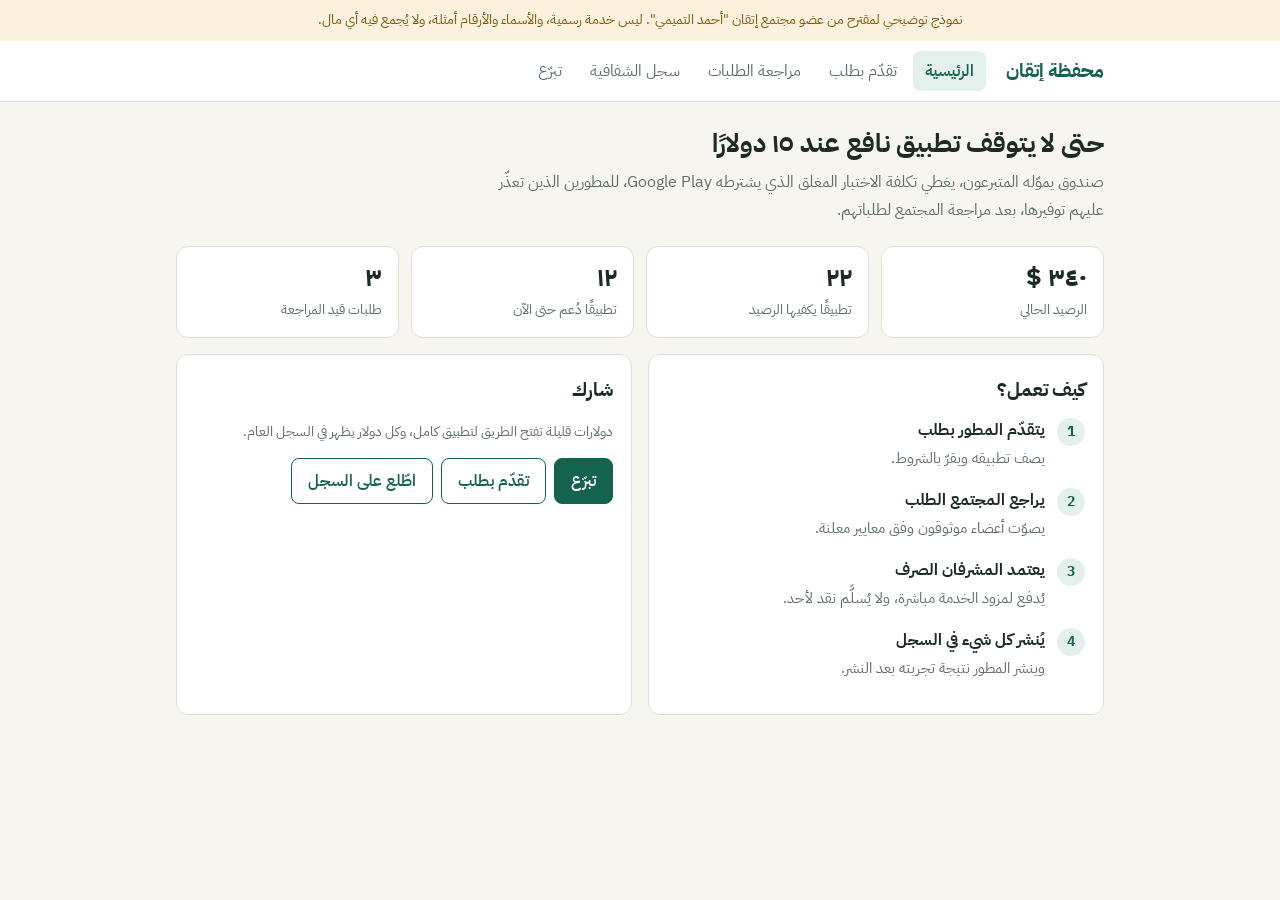
==== index.html @ aa31cb73 "Clickable mockup of the Itqan Wallet proposal Co-Authored-By: Claude Opus 5.5 <noreply@anthropic.com" ====
<!doctype html>
<html lang="ar" dir="rtl">
<head>
<meta charset="utf-8">
<meta name="viewport" content="width=device-width, initial-scale=1">
<title>محفظة إتقان: نموذج توضيحي</title>
<link href="https://fonts.googleapis.com/css2?family=IBM+Plex+Sans+Arabic:wght@400;500;600;700&display=swap" rel="stylesheet">
<style>
:root{
  --bg:#f6f5f0; --card:#ffffff; --ink:#1d2a26; --muted:#5f6d68; --line:#e0ded5;
  --brand:#14634f; --brand-ink:#ffffff; --soft:#e4f0ec; --warn-bg:#fbf1dc; --warn:#7d5a10;
  --bad-bg:#f9e6e3; --bad:#9a3324; --track:#e9e7df;
}
@media (prefers-color-scheme:dark){:root:not([data-theme="light"]){
  --bg:#121816; --card:#1b2421; --ink:#e8efec; --muted:#9dada7; --line:#2e3a36;
  --brand:#4fbf9f; --brand-ink:#08201a; --soft:#1f3630; --warn-bg:#3a2f14; --warn:#eccb7c;
  --bad-bg:#3d211c; --bad:#f0a598; --track:#2a3531;
}}
:root[data-theme="dark"]{
  --bg:#121816; --card:#1b2421; --ink:#e8efec; --muted:#9dada7; --line:#2e3a36;
  --brand:#4fbf9f; --brand-ink:#08201a; --soft:#1f3630; --warn-bg:#3a2f14; --warn:#eccb7c;
  --bad-bg:#3d211c; --bad:#f0a598; --track:#2a3531;
}
*{box-sizing:border-box}
body{margin:0;background:var(--bg);color:var(--ink);font:400 16px/1.75 "IBM Plex Sans Arabic",Tahoma,sans-serif}
button,input,select,textarea{font:inherit;color:inherit}
.notice{background:var(--warn-bg);color:var(--warn);text-align:center;padding:8px 16px;font-size:14px}
header{background:var(--card);border-bottom:1px solid var(--line);position:sticky;top:0;z-index:5}
.bar{max-width:960px;margin:auto;padding:10px 16px;display:flex;align-items:center;gap:6px 20px;flex-wrap:wrap}
.logo{font-weight:700;font-size:19px;color:var(--brand)}
nav{display:flex;gap:4px;overflow-x:auto;max-width:100%}
nav button{background:none;border:0;padding:6px 12px;border-radius:8px;cursor:pointer;color:var(--muted);white-space:nowrap}
nav button[aria-current="page"]{background:var(--soft);color:var(--brand);font-weight:600}
main{max-width:960px;margin:auto;padding:24px 16px 56px}
h1{font-size:26px;line-height:1.4;margin:0 0 6px}
h2{font-size:19px;margin:0 0 10px}
.lead{color:var(--muted);margin:0 0 22px;max-width:62ch}
.card{background:var(--card);border:1px solid var(--line);border-radius:12px;padding:18px;margin-bottom:16px}
.stats{display:grid;grid-template-columns:repeat(auto-fit,minmax(150px,1fr));gap:12px;margin-bottom:16px}
.stat{background:var(--card);border:1px solid var(--line);border-radius:12px;padding:14px 16px}
.stat b{display:block;font-size:26px;line-height:1.3;font-variant-numeric:tabular-nums}
.stat span{color:var(--muted);font-size:14px}
.two{display:grid;grid-template-columns:1fr 1fr;gap:16px}
@media (max-width:700px){.two{grid-template-columns:1fr}}
.btn{background:var(--brand);color:var(--brand-ink);border:1px solid var(--brand);border-radius:8px;padding:8px 16px;cursor:pointer;font-weight:600}
.btn.alt{background:none;color:var(--brand)}
.btn.no{background:none;color:var(--bad);border-color:var(--bad)}
.btn:disabled{opacity:.5;cursor:not-allowed}
.row{display:flex;gap:8px;flex-wrap:wrap;align-items:center}
ol.steps{list-style:none;margin:0;padding:0;counter-reset:s}
ol.steps li{counter-increment:s;position:relative;padding:0 40px 14px 0}
ol.steps li::before{content:counter(s);position:absolute;right:0;top:2px;width:28px;height:28px;border-radius:50%;background:var(--soft);color:var(--brand);font-weight:700;text-align:center;line-height:28px;font-size:14px}
ol.steps b{display:block}
ol.steps span{color:var(--muted);font-size:15px}
label{display:block;font-weight:500;margin-bottom:14px}
label small{display:block;font-weight:400;color:var(--muted)}
input[type=text],input[type=url],input[type=number],textarea,select{display:block;width:100%;margin-top:4px;padding:8px 10px;background:var(--bg);border:1px solid var(--line);border-radius:8px}
input:focus-visible,textarea:focus-visible,select:focus-visible,button:focus-visible{outline:2px solid var(--brand);outline-offset:1px}
label.check{display:flex;gap:8px;align-items:flex-start;font-weight:400;margin-bottom:8px}
label.check input{margin-top:7px;flex:none}
.tag{display:inline-block;font-size:13px;padding:1px 10px;border-radius:99px;background:var(--soft);color:var(--brand);font-weight:500}
.tag.wait{background:var(--warn-bg);color:var(--warn)}
.tag.no{background:var(--bad-bg);color:var(--bad)}
.head{display:flex;justify-content:space-between;gap:10px;align-items:flex-start;flex-wrap:wrap}
.meta{color:var(--muted);font-size:14px}
.meter{height:8px;background:var(--track);border-radius:99px;overflow:hidden;margin:6px 0 4px}
.meter i{display:block;height:100%;background:var(--brand)}
.crit{list-style:none;padding:0;margin:10px 0;display:grid;grid-template-columns:1fr 1fr;gap:2px 16px;font-size:15px}
@media (max-width:700px){.crit{grid-template-columns:1fr}}
.crit li::before{content:"✓ ";color:var(--brand);font-weight:700}
.crit li.off::before{content:"✕ ";color:var(--bad)}
.tablewrap{overflow-x:auto}
table{border-collapse:collapse;width:100%;font-size:15px}
th,td{text-align:right;padding:9px 8px;border-bottom:1px solid var(--line);white-space:nowrap}
td.wrap{white-space:normal;min-width:190px}
th{color:var(--muted);font-weight:500}
.num{font-variant-numeric:tabular-nums;direction:ltr;text-align:left}
.plus{color:var(--brand);font-weight:600}
.amounts{display:flex;gap:8px;flex-wrap:wrap;margin-bottom:14px}
.amounts button{flex:1;min-width:70px;padding:10px;border:1px solid var(--line);background:var(--bg);border-radius:8px;cursor:pointer;font-weight:600}
.amounts button[aria-pressed="true"]{background:var(--soft);border-color:var(--brand);color:var(--brand)}
.toast{position:fixed;bottom:18px;inset-inline:16px;margin:auto;max-width:440px;background:var(--ink);color:var(--bg);padding:10px 16px;border-radius:10px;text-align:center;z-index:9}
[hidden]{display:none!important}
</style>
</head>
<body>
<div class="notice">نموذج توضيحي لمقترح من عضو مجتمع إتقان "أحمد التميمي". ليس خدمة رسمية، والأسماء والأرقام أمثلة، ولا يُجمع فيه أي مال.</div>
<header><div class="bar">
  <div class="logo">محفظة إتقان</div>
  <nav id="nav" aria-label="الأقسام"></nav>
</div></header>
<main id="app"></main>
<div class="toast" id="toast" role="status" hidden></div>

<script>
const PRICE = 15;
const VOTES_NEEDED = 3;
const CRITERIA = [
  'التطبيق جاهز ومرفوع على مسار الاختبار المغلق',
  'أول تطبيق للمطور أو بلا مصدر دخل منه',
  'مجاني للمستخدمين وبلا إعلانات مزعجة',
  'محتواه نافع ولا يخالف الضوابط الشرعية',
  'له سياسة خصوصية منشورة ووصف واضح',
  'تعذّر توفير ١٢ مختبِرًا بالطرق المجانية'
];
const state = {
  page: 'home', amount: 25,
  balance: 340, donated: 520, funded: 12,
  requests: [
    {id:1,name:'رفيق الأذكار',dev:'مطور (مثال ١)',desc:'أذكار الصباح والمساء بتنبيهات هادئة، يعمل دون إنترنت.',reason:'أعمل وحدي ولا أعرف ١٢ شخصًا لديهم هواتف أندرويد.',crit:[1,1,1,1,1,1],votes:2,status:'review',voted:false},
    {id:2,name:'حلقتي',dev:'مطورة (مثال ٢)',desc:'متابعة حفظ طالبات الحلقة وتسجيل المراجعة اليومية.',reason:'طالبة جامعية، ورسوم الحساب استنفدت ما ادخرته.',crit:[1,1,1,1,1,1],votes:1,status:'review',voted:false},
    {id:3,name:'زكاتي',dev:'مطور (مثال ٣)',desc:'حاسبة زكاة المال والذهب بأسعار يومية.',reason:'أحتاج دعمًا للاختبار.',crit:[0,1,1,1,0,1],votes:0,status:'review',voted:false}
  ],
  ledger: [
    {date:'٢٨ أكتوبر',what:'تبرع من فاعل خير',amt:100},
    {date:'٢٥ أكتوبر',what:'خدمة اختبار: «مواقيتي»، دُفعت مباشرة لمزود الخدمة',amt:-15},
    {date:'٢١ أكتوبر',what:'خدمة اختبار: «قبلة السفر»، دُفعت مباشرة لمزود الخدمة',amt:-15},
    {date:'١٨ أكتوبر',what:'تبرع من فاعل خير',amt:50}
  ]
};
const PAGES = [['home','الرئيسية'],['apply','تقدّم بطلب'],['review','مراجعة الطلبات'],['ledger','سجل الشفافية'],['donate','تبرّع']];
const ar = n => Number(n).toLocaleString('ar-EG');
const esc = s => String(s).replace(/[&<>"]/g, c => ({'&':'&amp;','<':'&lt;','>':'&gt;','"':'&quot;'}[c]));
const app = document.getElementById('app');

function go(p){ state.page = p; render(); window.scrollTo(0,0); }
function toast(msg){
  const t = document.getElementById('toast');
  t.textContent = msg; t.hidden = false;
  clearTimeout(toast.t); toast.t = setTimeout(() => t.hidden = true, 3000);
}

const views = {
  home(){
    const open = state.requests.filter(r => r.status === 'review').length;
    return `<h1>حتى لا يتوقف تطبيق نافع عند ١٥ دولارًا</h1>
    <p class="lead">صندوق يموّله المتبرعون، يغطي تكلفة الاختبار المغلق الذي يشترطه Google Play، للمطورين الذين تعذّر عليهم توفيرها، بعد مراجعة المجتمع لطلباتهم.</p>
    <div class="stats">
      <div class="stat"><b>${ar(state.balance)} $</b><span>الرصيد الحالي</span></div>
      <div class="stat"><b>${ar(Math.floor(state.balance/PRICE))}</b><span>تطبيقًا يكفيها الرصيد</span></div>
      <div class="stat"><b>${ar(state.funded)}</b><span>تطبيقًا دُعم حتى الآن</span></div>
      <div class="stat"><b>${ar(open)}</b><span>طلبات قيد المراجعة</span></div>
    </div>
    <div class="two">
      <div class="card"><h2>كيف تعمل؟</h2><ol class="steps">
        <li><b>يتقدّم المطور بطلب</b><span>يصف تطبيقه ويقرّ بالشروط.</span></li>
        <li><b>يراجع المجتمع الطلب</b><span>يصوّت أعضاء موثوقون وفق معايير معلنة.</span></li>
        <li><b>يعتمد المشرفان الصرف</b><span>يُدفع لمزود الخدمة مباشرة، ولا يُسلَّم نقد لأحد.</span></li>
        <li><b>يُنشر كل شيء في السجل</b><span>وينشر المطور نتيجة تجربته بعد النشر.</span></li>
      </ol></div>
      <div class="card"><h2>شارك</h2>
        <p class="meta">دولارات قليلة تفتح الطريق لتطبيق كامل، وكل دولار يظهر في السجل العام.</p>
        <div class="row">
          <button class="btn" data-go="donate">تبرّع</button>
          <button class="btn alt" data-go="apply">تقدّم بطلب</button>
          <button class="btn alt" data-go="ledger">اطّلع على السجل</button>
        </div>
      </div>
    </div>`;
  },
  apply(){
    return `<h1>طلب دعم للاختبار المغلق</h1>
    <p class="lead">يُعرض طلبك على المراجعين الموثوقين خلال أسبوع. لا يُطلب منك رفع هوية أو أي بيانات بنكية هنا.</p>
    <form class="card" id="applyForm">
      <label>اسم التطبيق<input type="text" name="name" required></label>
      <label>ماذا يفعل التطبيق؟<textarea name="desc" rows="2" required></textarea></label>
      <label>رابط الانضمام إلى الاختبار المغلق<small>يتيح للمراجعين تجربة التطبيق بأنفسهم.</small><input type="url" name="link" dir="ltr" placeholder="https://play.google.com/apps/testing/..."></label>
      <label>رابط سياسة الخصوصية<input type="url" name="privacy" dir="ltr" placeholder="https://"></label>
      <label>لماذا تحتاج إلى الدعم؟<small>جملتان تكفيان، ولا يلزم ذكر تفاصيل مالية شخصية.</small><textarea name="reason" rows="2" required></textarea></label>
      <h2>أُقرّ بما يلي</h2>
      ${CRITERIA.map((c,i) => `<label class="check"><input type="checkbox" name="c${i}"> ${c}</label>`).join('')}
      <label class="check"><input type="checkbox" required> <span>سأنشر نتيجة تجربتي بعد انتهاء الاختبار، وأعلم أن الدعم مرة واحدة لكل تطبيق.</span></label>
      <div class="row" style="margin-top:14px"><button class="btn">إرسال الطلب</button><span class="meta">الدعم المطلوب: ${ar(PRICE)} دولارًا</span></div>
    </form>`;
  },
  review(){
    return `<h1>مراجعة الطلبات</h1>
    <p class="lead">يلزم ${ar(VOTES_NEEDED)} موافقات من المراجعين، ولا يصوّت أحد على طلب له صلة به. اضغط «أوافق» لترى ما يحدث عند اكتمال العدد.</p>
    ${state.requests.map(r => {
      const tag = r.status === 'funded' ? '<span class="tag">تمت الموافقة والصرف</span>'
                : r.status === 'rejected' ? '<span class="tag no">أُعيد للاستكمال</span>'
                : '<span class="tag wait">قيد المراجعة</span>';
      return `<article class="card">
        <div class="head"><div><h2 style="margin:0">${esc(r.name)}</h2><div class="meta">${esc(r.dev)}</div></div>${tag}</div>
        <p style="margin:10px 0 4px">${esc(r.desc)}</p>
        <p class="meta" style="margin:0">سبب الطلب: ${esc(r.reason)}</p>
        <ul class="crit">${CRITERIA.map((c,i) => `<li class="${r.crit[i]?'':'off'}">${c}</li>`).join('')}</ul>
        <div class="meter" role="img" aria-label="الموافقات"><i style="width:${Math.min(r.votes/VOTES_NEEDED,1)*100}%"></i></div>
        <div class="meta">${ar(r.votes)} من ${ar(VOTES_NEEDED)} موافقات</div>
        ${r.status === 'review' ? `<div class="row" style="margin-top:10px">
          <button class="btn" data-vote="${r.id}" ${r.voted?'disabled':''}>${r.voted?'تم تسجيل صوتك':'أوافق'}</button>
          <button class="btn no" data-reject="${r.id}">يحتاج استكمالًا</button></div>` : ''}
      </article>`;
    }).join('')}`;
  },
  ledger(){
    const inn = state.ledger.filter(l => l.amt > 0).reduce((a,l) => a + l.amt, 0);
    const out = state.ledger.filter(l => l.amt < 0).reduce((a,l) => a - l.amt, 0);
    return `<h1>سجل الشفافية</h1>
    <p class="lead">كل حركة تدخل الصندوق أو تخرج منه تظهر هنا، دون كشف هوية المتبرعين. وتُنشر مراجعة ربع سنوية يوقّعها عضوان من خارج فريق الصرف.</p>
    <div class="stats">
      <div class="stat"><b>${ar(state.balance)} $</b><span>الرصيد الحالي</span></div>
      <div class="stat"><b>${ar(inn)} $</b><span>وارد هذا الشهر</span></div>
      <div class="stat"><b>${ar(out)} $</b><span>منصرف هذا الشهر</span></div>
    </div>
    <div class="card tablewrap"><table>
      <thead><tr><th>التاريخ</th><th>البيان</th><th>المبلغ</th></tr></thead>
      <tbody>${state.ledger.map(l => `<tr><td>${l.date}</td><td class="wrap">${esc(l.what)}</td><td class="num ${l.amt>0?'plus':''}">${l.amt>0?'+':'−'}${ar(Math.abs(l.amt))} $</td></tr>`).join('')}</tbody>
    </table></div>`;
  },
  donate(){
    const apps = Math.floor(state.amount/PRICE);
    return `<h1>تبرّع لدعم مطور ناشئ</h1>
    <p class="lead">هذه صدقة عامة لدعم المشاريع النافعة، ولا تُحتسب من الزكاة ما لم يرد بذلك رأي شرعي معتمد.</p>
    <div class="card" style="max-width:480px">
      <div class="amounts">${[15,25,50,100].map(a => `<button data-amt="${a}" aria-pressed="${a===state.amount}">${ar(a)} $</button>`).join('')}</div>
      <p class="meta">${apps>0?`يكفي مبلغك لتغطية اختبار ${apps===1?'تطبيق واحد':ar(apps)+' تطبيقات'}.`:''}</p>
      <button class="btn" id="donateBtn" style="width:100%">تجربة التبرع (لن يُخصم أي مال)</button>
      <p class="meta" style="margin:10px 0 0">في النسخة الفعلية ينتقل المتبرع إلى بوابة دفع خارجية تختارها إدارة المجتمع. لا توجد هنا أي خانة لبيانات البطاقة.</p>
    </div>`;
  }
};

function render(){
  document.getElementById('nav').innerHTML = PAGES.map(([k,l]) =>
    `<button data-go="${k}" ${state.page===k?'aria-current="page"':''}>${l}</button>`).join('');
  app.innerHTML = views[state.page]();
}

document.addEventListener('click', e => {
  const b = e.target.closest('button'); if (!b) return;
  if (b.dataset.go) go(b.dataset.go);
  if (b.dataset.amt) { state.amount = +b.dataset.amt; render(); }
  if (b.dataset.vote) {
    const r = state.requests.find(x => x.id == b.dataset.vote);
    r.votes++; r.voted = true;
    if (r.votes >= VOTES_NEEDED) {
      r.status = 'funded'; state.balance -= PRICE; state.funded++;
      state.ledger.unshift({date:'اليوم',what:`خدمة اختبار: «${r.name}»، دُفعت مباشرة لمزود الخدمة`,amt:-PRICE});
      toast('اكتملت الموافقات، وسُجّل الصرف في سجل الشفافية');
    } else toast('سُجّل صوتك');
    render();
  }
  if (b.dataset.reject) {
    state.requests.find(x => x.id == b.dataset.reject).status = 'rejected';
    toast('أُعيد الطلب إلى المطور مع الملاحظات'); render();
  }
  if (b.id === 'donateBtn') {
    state.balance += state.amount; state.donated += state.amount;
    state.ledger.unshift({date:'اليوم',what:'تبرع من فاعل خير',amt:state.amount});
    toast('تجربة فقط: أُضيف المبلغ للسجل، ولم يُخصم أي مال'); go('ledger');
  }
});
document.addEventListener('submit', e => {
  if (e.target.id !== 'applyForm') return;
  e.preventDefault();
  const f = new FormData(e.target);
  state.requests.unshift({id:Date.now(),name:f.get('name'),dev:'طلب جديد',desc:f.get('desc'),reason:f.get('reason'),
    crit:CRITERIA.map((_,i) => f.get('c'+i) ? 1 : 0),votes:0,status:'review',voted:false});
  toast('وصل طلبك إلى قائمة المراجعة'); go('review');
});
render();
</script>
</body>
</html>
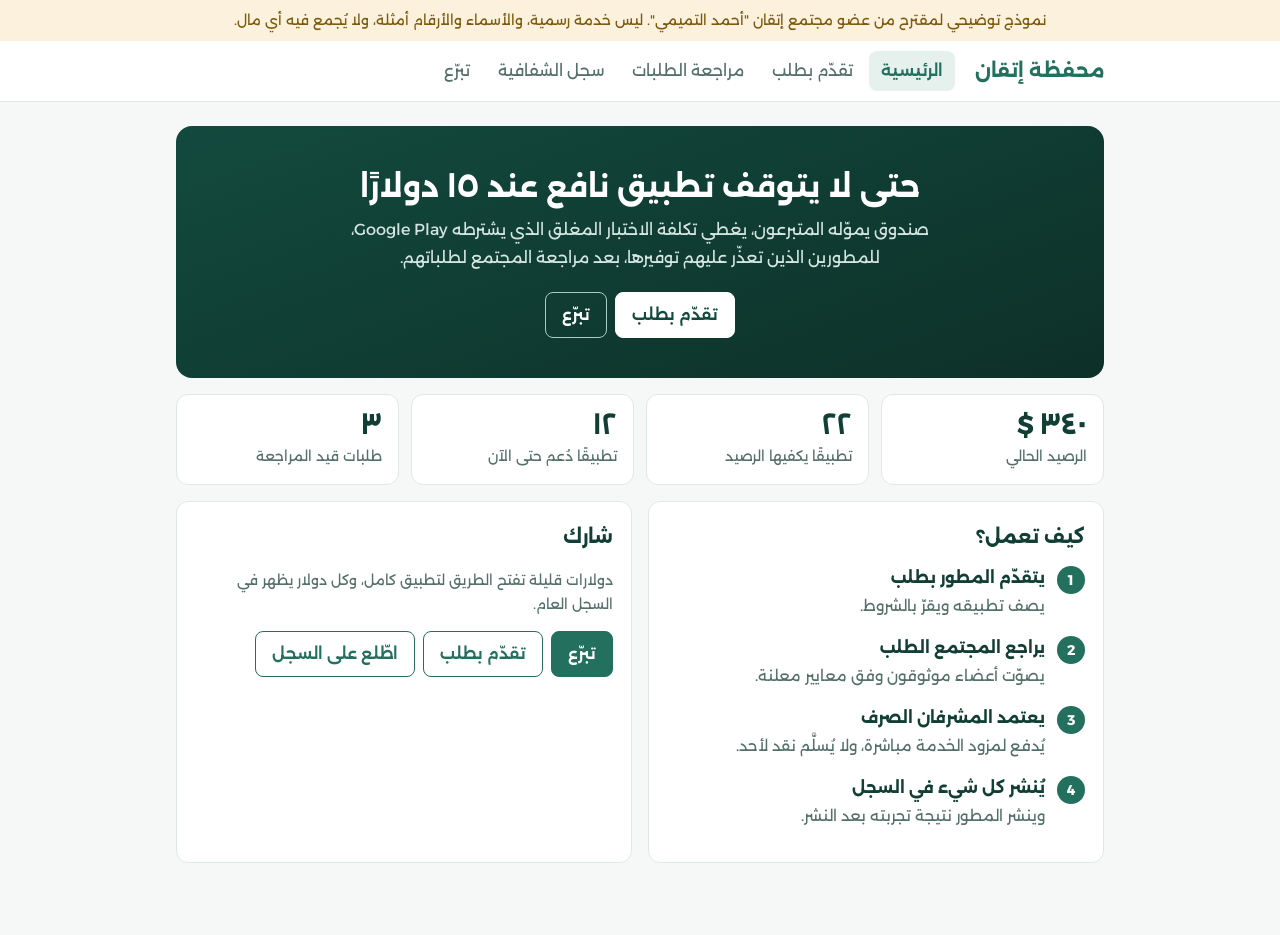
==== commit 5cbdcfc8: "Green and white look for the mockup Co-Authored-By: Claude Opus 5.5 <noreply@anthropic.com>" ====
--- a/index.html
+++ b/index.html
@@ -4,25 +4,31 @@
 <meta charset="utf-8">
 <meta name="viewport" content="width=device-width, initial-scale=1">
 <title>محفظة إتقان: نموذج توضيحي</title>
-<link href="https://fonts.googleapis.com/css2?family=IBM+Plex+Sans+Arabic:wght@400;500;600;700&display=swap" rel="stylesheet">
+<link href="https://fonts.googleapis.com/css2?family=Alexandria:wght@400;500;600;700&display=swap" rel="stylesheet">
 <style>
 :root{
-  --bg:#f6f5f0; --card:#ffffff; --ink:#1d2a26; --muted:#5f6d68; --line:#e0ded5;
-  --brand:#14634f; --brand-ink:#ffffff; --soft:#e4f0ec; --warn-bg:#fbf1dc; --warn:#7d5a10;
-  --bad-bg:#f9e6e3; --bad:#9a3324; --track:#e9e7df;
+  --bg:#f6f8f7; --card:#ffffff; --ink:#123f35; --muted:#55706a; --line:#dfe8e5;
+  --brand:#23705f; --brand-ink:#ffffff; --soft:#e6f1ee; --warn-bg:#fbf1dc; --warn:#7d5a10;
+  --bad-bg:#f9e6e3; --bad:#9a3324; --track:#e3ebe8; --deep:#134a3e; --deep2:#0d3028;
 }
 @media (prefers-color-scheme:dark){:root:not([data-theme="light"]){
   --bg:#121816; --card:#1b2421; --ink:#e8efec; --muted:#9dada7; --line:#2e3a36;
   --brand:#4fbf9f; --brand-ink:#08201a; --soft:#1f3630; --warn-bg:#3a2f14; --warn:#eccb7c;
-  --bad-bg:#3d211c; --bad:#f0a598; --track:#2a3531;
+  --bad-bg:#3d211c; --bad:#f0a598; --track:#2a3531; --deep:#134a3e; --deep2:#0d3028;
 }}
 :root[data-theme="dark"]{
   --bg:#121816; --card:#1b2421; --ink:#e8efec; --muted:#9dada7; --line:#2e3a36;
   --brand:#4fbf9f; --brand-ink:#08201a; --soft:#1f3630; --warn-bg:#3a2f14; --warn:#eccb7c;
-  --bad-bg:#3d211c; --bad:#f0a598; --track:#2a3531;
+  --bad-bg:#3d211c; --bad:#f0a598; --track:#2a3531; --deep:#134a3e; --deep2:#0d3028;
 }
 *{box-sizing:border-box}
-body{margin:0;background:var(--bg);color:var(--ink);font:400 16px/1.75 "IBM Plex Sans Arabic",Tahoma,sans-serif}
+body{margin:0;background:var(--bg);color:var(--ink);font:400 16px/1.75 "Alexandria","IBM Plex Sans Arabic",Tahoma,sans-serif}
+.hero{background:linear-gradient(160deg,var(--deep),var(--deep2));color:#fff;border-radius:16px;padding:40px 24px;text-align:center;margin-bottom:16px}
+.hero h1{font-size:30px;color:#fff}
+.hero p{color:#d5e6e1;margin:8px auto 20px;max-width:58ch}
+.hero .btn{background:#fff;color:#134a3e;border-color:#fff}
+.hero .btn.alt{background:none;color:#fff;border-color:#a9cbc2}
+.hero .row{justify-content:center}
 button,input,select,textarea{font:inherit;color:inherit}
 .notice{background:var(--warn-bg);color:var(--warn);text-align:center;padding:8px 16px;font-size:14px}
 header{background:var(--card);border-bottom:1px solid var(--line);position:sticky;top:0;z-index:5}
@@ -49,7 +55,7 @@
 .row{display:flex;gap:8px;flex-wrap:wrap;align-items:center}
 ol.steps{list-style:none;margin:0;padding:0;counter-reset:s}
 ol.steps li{counter-increment:s;position:relative;padding:0 40px 14px 0}
-ol.steps li::before{content:counter(s);position:absolute;right:0;top:2px;width:28px;height:28px;border-radius:50%;background:var(--soft);color:var(--brand);font-weight:700;text-align:center;line-height:28px;font-size:14px}
+ol.steps li::before{content:counter(s);position:absolute;right:0;top:2px;width:28px;height:28px;border-radius:50%;background:var(--brand);color:var(--brand-ink);font-weight:700;text-align:center;line-height:28px;font-size:14px}
 ol.steps b{display:block}
 ol.steps span{color:var(--muted);font-size:15px}
 label{display:block;font-weight:500;margin-bottom:14px}
@@ -133,8 +139,9 @@
 const views = {
   home(){
     const open = state.requests.filter(r => r.status === 'review').length;
-    return `<h1>حتى لا يتوقف تطبيق نافع عند ١٥ دولارًا</h1>
-    <p class="lead">صندوق يموّله المتبرعون، يغطي تكلفة الاختبار المغلق الذي يشترطه Google Play، للمطورين الذين تعذّر عليهم توفيرها، بعد مراجعة المجتمع لطلباتهم.</p>
+    return `<section class="hero"><h1>حتى لا يتوقف تطبيق نافع عند ١٥ دولارًا</h1>
+    <p>صندوق يموّله المتبرعون، يغطي تكلفة الاختبار المغلق الذي يشترطه Google Play، للمطورين الذين تعذّر عليهم توفيرها، بعد مراجعة المجتمع لطلباتهم.</p>
+    <div class="row"><button class="btn" data-go="apply">تقدّم بطلب</button><button class="btn alt" data-go="donate">تبرّع</button></div></section>
     <div class="stats">
       <div class="stat"><b>${ar(state.balance)} $</b><span>الرصيد الحالي</span></div>
       <div class="stat"><b>${ar(Math.floor(state.balance/PRICE))}</b><span>تطبيقًا يكفيها الرصيد</span></div>
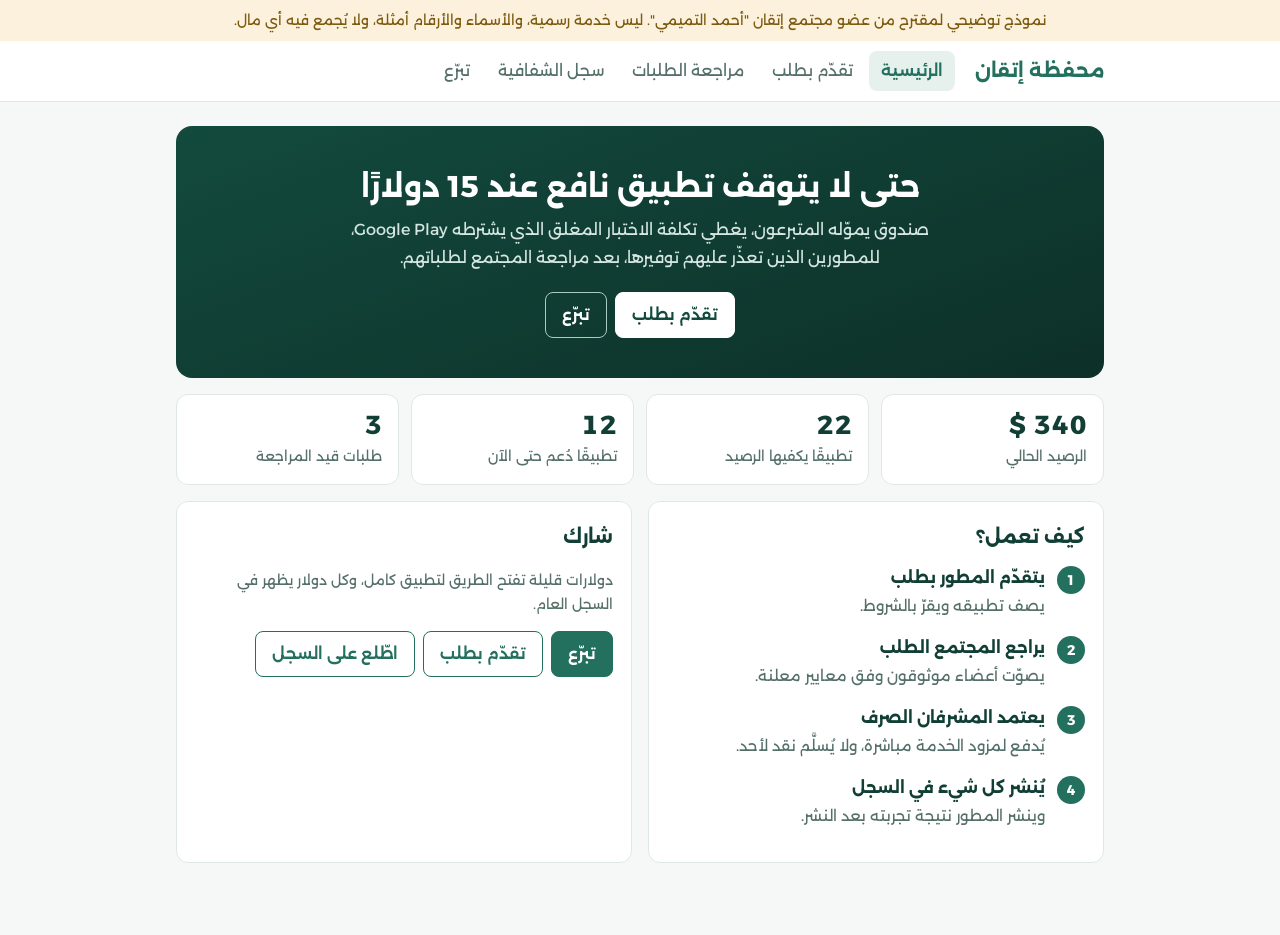
==== commit 32d9fc37: "Mockup numbers as 1 2 3 Co-Authored-By: Claude Opus 5.5 <noreply@anthropic.com>" ====
--- a/index.html
+++ b/index.html
@@ -107,25 +107,25 @@
   'مجاني للمستخدمين وبلا إعلانات مزعجة',
   'محتواه نافع ولا يخالف الضوابط الشرعية',
   'له سياسة خصوصية منشورة ووصف واضح',
-  'تعذّر توفير ١٢ مختبِرًا بالطرق المجانية'
+  'تعذّر توفير 12 مختبِرًا بالطرق المجانية'
 ];
 const state = {
   page: 'home', amount: 25,
   balance: 340, donated: 520, funded: 12,
   requests: [
-    {id:1,name:'رفيق الأذكار',dev:'مطور (مثال ١)',desc:'أذكار الصباح والمساء بتنبيهات هادئة، يعمل دون إنترنت.',reason:'أعمل وحدي ولا أعرف ١٢ شخصًا لديهم هواتف أندرويد.',crit:[1,1,1,1,1,1],votes:2,status:'review',voted:false},
-    {id:2,name:'حلقتي',dev:'مطورة (مثال ٢)',desc:'متابعة حفظ طالبات الحلقة وتسجيل المراجعة اليومية.',reason:'طالبة جامعية، ورسوم الحساب استنفدت ما ادخرته.',crit:[1,1,1,1,1,1],votes:1,status:'review',voted:false},
-    {id:3,name:'زكاتي',dev:'مطور (مثال ٣)',desc:'حاسبة زكاة المال والذهب بأسعار يومية.',reason:'أحتاج دعمًا للاختبار.',crit:[0,1,1,1,0,1],votes:0,status:'review',voted:false}
+    {id:1,name:'رفيق الأذكار',dev:'مطور (مثال 1)',desc:'أذكار الصباح والمساء بتنبيهات هادئة، يعمل دون إنترنت.',reason:'أعمل وحدي ولا أعرف 12 شخصًا لديهم هواتف أندرويد.',crit:[1,1,1,1,1,1],votes:2,status:'review',voted:false},
+    {id:2,name:'حلقتي',dev:'مطورة (مثال 2)',desc:'متابعة حفظ طالبات الحلقة وتسجيل المراجعة اليومية.',reason:'طالبة جامعية، ورسوم الحساب استنفدت ما ادخرته.',crit:[1,1,1,1,1,1],votes:1,status:'review',voted:false},
+    {id:3,name:'زكاتي',dev:'مطور (مثال 3)',desc:'حاسبة زكاة المال والذهب بأسعار يومية.',reason:'أحتاج دعمًا للاختبار.',crit:[0,1,1,1,0,1],votes:0,status:'review',voted:false}
   ],
   ledger: [
-    {date:'٢٨ أكتوبر',what:'تبرع من فاعل خير',amt:100},
-    {date:'٢٥ أكتوبر',what:'خدمة اختبار: «مواقيتي»، دُفعت مباشرة لمزود الخدمة',amt:-15},
-    {date:'٢١ أكتوبر',what:'خدمة اختبار: «قبلة السفر»، دُفعت مباشرة لمزود الخدمة',amt:-15},
-    {date:'١٨ أكتوبر',what:'تبرع من فاعل خير',amt:50}
+    {date:'28 أكتوبر',what:'تبرع من فاعل خير',amt:100},
+    {date:'25 أكتوبر',what:'خدمة اختبار: «مواقيتي»، دُفعت مباشرة لمزود الخدمة',amt:-15},
+    {date:'21 أكتوبر',what:'خدمة اختبار: «قبلة السفر»، دُفعت مباشرة لمزود الخدمة',amt:-15},
+    {date:'18 أكتوبر',what:'تبرع من فاعل خير',amt:50}
   ]
 };
 const PAGES = [['home','الرئيسية'],['apply','تقدّم بطلب'],['review','مراجعة الطلبات'],['ledger','سجل الشفافية'],['donate','تبرّع']];
-const ar = n => Number(n).toLocaleString('ar-EG');
+const ar = n => Number(n).toLocaleString('en-US');
 const esc = s => String(s).replace(/[&<>"]/g, c => ({'&':'&amp;','<':'&lt;','>':'&gt;','"':'&quot;'}[c]));
 const app = document.getElementById('app');
 
@@ -139,7 +139,7 @@
 const views = {
   home(){
     const open = state.requests.filter(r => r.status === 'review').length;
-    return `<section class="hero"><h1>حتى لا يتوقف تطبيق نافع عند ١٥ دولارًا</h1>
+    return `<section class="hero"><h1>حتى لا يتوقف تطبيق نافع عند 15 دولارًا</h1>
     <p>صندوق يموّله المتبرعون، يغطي تكلفة الاختبار المغلق الذي يشترطه Google Play، للمطورين الذين تعذّر عليهم توفيرها، بعد مراجعة المجتمع لطلباتهم.</p>
     <div class="row"><button class="btn" data-go="apply">تقدّم بطلب</button><button class="btn alt" data-go="donate">تبرّع</button></div></section>
     <div class="stats">
